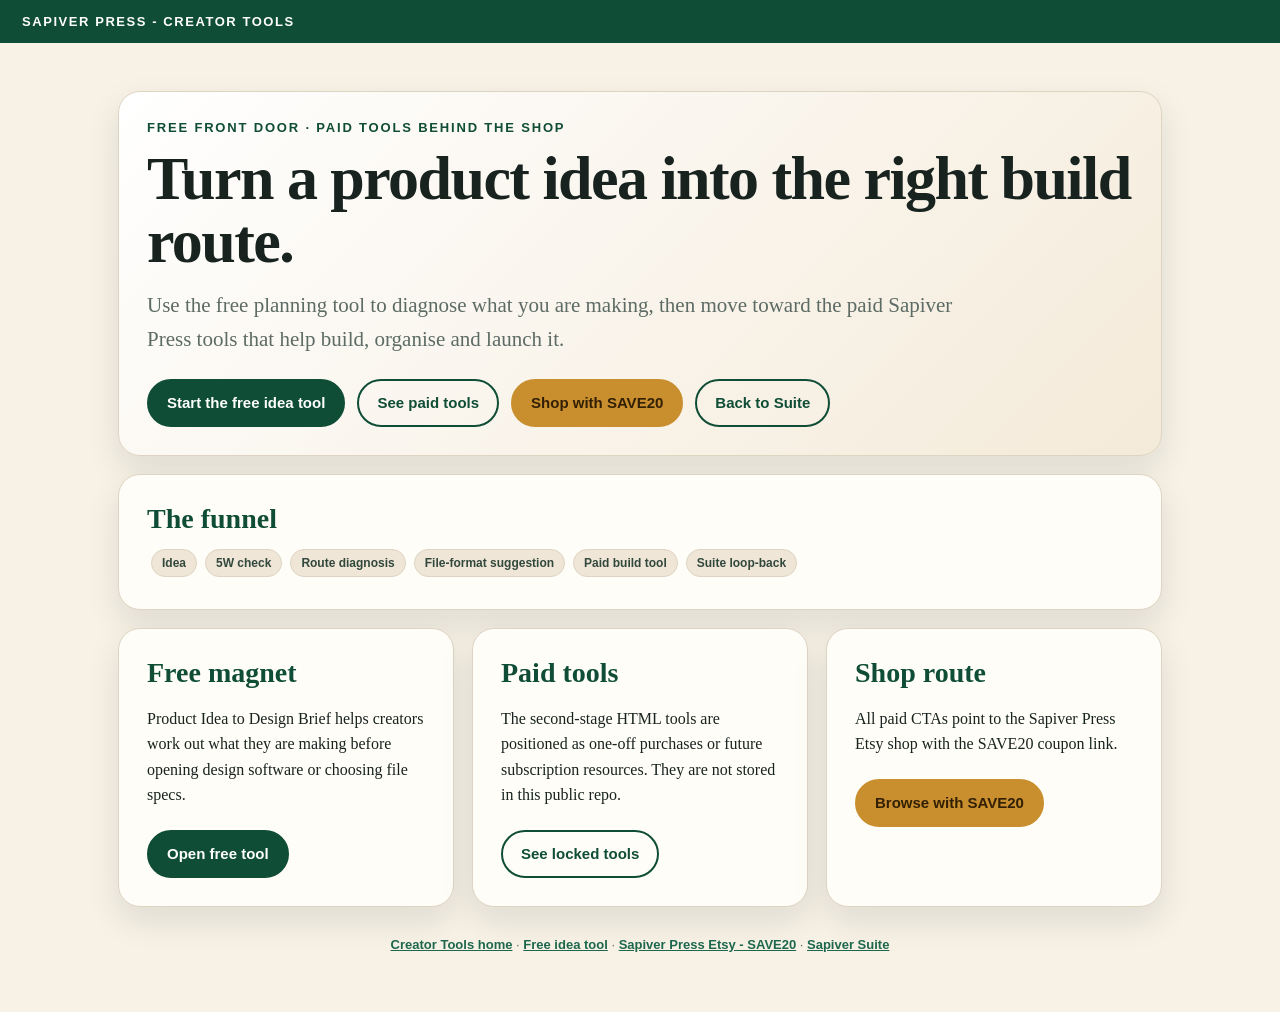
==== index.html @ 6a6f1bdf "Add public creator tools landing page" ====
<!doctype html>
<html lang="en-GB">
<head>
<meta charset="utf-8">
<meta name="viewport" content="width=device-width, initial-scale=1">
<title>Sapiver Press Creator Tools</title>
<meta name="description" content="Free Sapiver Press planning tool and paid creative product resources.">
<meta name="robots" content="index,follow">
<style>
:root{--ink:#18231f;--muted:#5d6b65;--paper:#f7f1e6;--panel:#fffdf8;--soft:#efe6d7;--green:#0f4d36;--green2:#1d684d;--gold:#c98f2f;--line:#ded4c2;--shadow:0 14px 34px rgba(24,35,31,.10)}
*{box-sizing:border-box}body{margin:0;font-family:Georgia,'Times New Roman',serif;color:var(--ink);background:var(--paper);line-height:1.6}a{color:var(--green2);font-weight:700}.topbar{background:var(--green);color:#fff;font:700 13px Arial,sans-serif;letter-spacing:.12em;text-transform:uppercase;padding:14px 22px}.wrap{max-width:1080px;margin:0 auto;padding:30px 18px 60px}header,.card,section{background:var(--panel);border:1px solid var(--line);border-radius:22px;padding:28px;box-shadow:var(--shadow);margin-top:18px}header{background:linear-gradient(135deg,#fff 0%,#f4ead9 100%)}.eyebrow{color:var(--green);font:700 13px Arial,sans-serif;letter-spacing:.14em;text-transform:uppercase;margin-bottom:12px}h1{font-size:clamp(34px,6vw,62px);line-height:1.02;margin:0 0 16px;letter-spacing:-.025em}h2{font-size:28px;line-height:1.16;margin:0 0 10px;color:var(--green)}.subtitle{font-size:21px;color:var(--muted);max-width:850px;margin:0 0 18px}.buttons{display:flex;flex-wrap:wrap;gap:12px;margin-top:22px}.btn{display:inline-flex;align-items:center;justify-content:center;font:700 15px Arial,sans-serif;text-decoration:none;border-radius:999px;padding:13px 18px;border:2px solid var(--green);line-height:1.2}.primary{background:var(--green);color:#fff}.secondary{background:transparent;color:var(--green)}.gold{background:var(--gold);border-color:var(--gold);color:#332004}.grid{display:grid;grid-template-columns:repeat(3,minmax(0,1fr));gap:18px}.mini{font:13px Arial,sans-serif;color:var(--muted)}.tag{display:inline-block;background:var(--soft);border:1px solid var(--line);border-radius:999px;padding:6px 10px;margin:4px;font:700 12px Arial,sans-serif;color:#33483d}footer{text-align:center;color:var(--muted);font:13px Arial,sans-serif;margin-top:30px}@media(max-width:850px){.grid{grid-template-columns:1fr}}
</style>
</head>
<body><div class="topbar">Sapiver Press - Creator Tools</div><main class="wrap">
<header>
  <div class="eyebrow">Free front door · paid tools behind the shop</div>
  <h1>Turn a product idea into the right build route.</h1>
  <p class="subtitle">Use the free planning tool to diagnose what you are making, then move toward the paid Sapiver Press tools that help build, organise and launch it.</p>
  <div class="buttons"><a class="btn primary" href="/product-idea-to-design-brief/">Start the free idea tool</a><a class="btn secondary" href="/paid-tools/">See paid tools</a><a class="btn gold" href="https://sapiverpress.etsy.com?coupon=SAVE20">Shop with SAVE20</a><a class="btn secondary" href="https://suite.sapiverpress.co.uk">Back to Suite</a></div>
</header>
<section><h2>The funnel</h2><span class="tag">Idea</span><span class="tag">5W check</span><span class="tag">Route diagnosis</span><span class="tag">File-format suggestion</span><span class="tag">Paid build tool</span><span class="tag">Suite loop-back</span></section>
<div class="grid">
  <article class="card"><h2>Free magnet</h2><p>Product Idea to Design Brief helps creators work out what they are making before opening design software or choosing file specs.</p><div class="buttons"><a class="btn primary" href="/product-idea-to-design-brief/">Open free tool</a></div></article>
  <article class="card"><h2>Paid tools</h2><p>The second-stage HTML tools are positioned as one-off purchases or future subscription resources. They are not stored in this public repo.</p><div class="buttons"><a class="btn secondary" href="/paid-tools/">See locked tools</a></div></article>
  <article class="card"><h2>Shop route</h2><p>All paid CTAs point to the Sapiver Press Etsy shop with the SAVE20 coupon link.</p><div class="buttons"><a class="btn gold" href="https://sapiverpress.etsy.com?coupon=SAVE20">Browse with SAVE20</a></div></article>
</div>
<footer><a href="/">Creator Tools home</a> · <a href="/product-idea-to-design-brief/">Free idea tool</a> · <a href="https://sapiverpress.etsy.com?coupon=SAVE20">Sapiver Press Etsy - SAVE20</a> · <a href="https://suite.sapiverpress.co.uk">Sapiver Suite</a></footer></main></body></html>
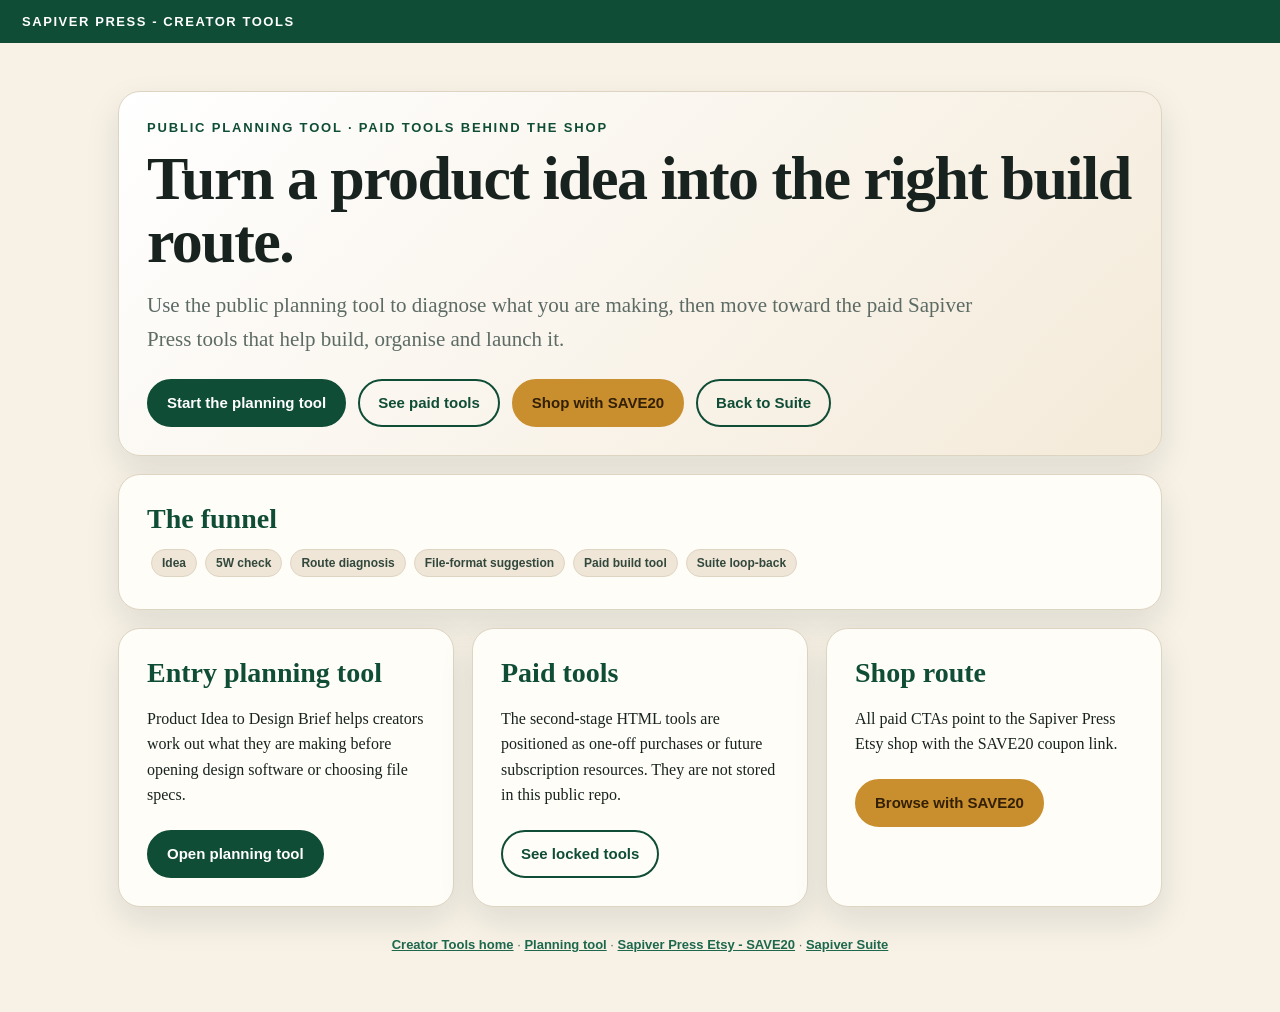
==== commit 668ea6c3: "Rename public tool wording" ====
--- a/index.html
+++ b/index.html
@@ -4,7 +4,7 @@
 <meta charset="utf-8">
 <meta name="viewport" content="width=device-width, initial-scale=1">
 <title>Sapiver Press Creator Tools</title>
-<meta name="description" content="Free Sapiver Press planning tool and paid creative product resources.">
+<meta name="description" content="Sapiver Press planning tool and paid creative product resources.">
 <meta name="robots" content="index,follow">
 <style>
 :root{--ink:#18231f;--muted:#5d6b65;--paper:#f7f1e6;--panel:#fffdf8;--soft:#efe6d7;--green:#0f4d36;--green2:#1d684d;--gold:#c98f2f;--line:#ded4c2;--shadow:0 14px 34px rgba(24,35,31,.10)}
@@ -13,15 +13,15 @@
 </head>
 <body><div class="topbar">Sapiver Press - Creator Tools</div><main class="wrap">
 <header>
-  <div class="eyebrow">Free front door · paid tools behind the shop</div>
+  <div class="eyebrow">Public planning tool · paid tools behind the shop</div>
   <h1>Turn a product idea into the right build route.</h1>
-  <p class="subtitle">Use the free planning tool to diagnose what you are making, then move toward the paid Sapiver Press tools that help build, organise and launch it.</p>
-  <div class="buttons"><a class="btn primary" href="/product-idea-to-design-brief/">Start the free idea tool</a><a class="btn secondary" href="/paid-tools/">See paid tools</a><a class="btn gold" href="https://sapiverpress.etsy.com?coupon=SAVE20">Shop with SAVE20</a><a class="btn secondary" href="https://suite.sapiverpress.co.uk">Back to Suite</a></div>
+  <p class="subtitle">Use the public planning tool to diagnose what you are making, then move toward the paid Sapiver Press tools that help build, organise and launch it.</p>
+  <div class="buttons"><a class="btn primary" href="/product-idea-to-design-brief/">Start the planning tool</a><a class="btn secondary" href="/paid-tools/">See paid tools</a><a class="btn gold" href="https://sapiverpress.etsy.com?coupon=SAVE20">Shop with SAVE20</a><a class="btn secondary" href="https://suite.sapiverpress.co.uk">Back to Suite</a></div>
 </header>
 <section><h2>The funnel</h2><span class="tag">Idea</span><span class="tag">5W check</span><span class="tag">Route diagnosis</span><span class="tag">File-format suggestion</span><span class="tag">Paid build tool</span><span class="tag">Suite loop-back</span></section>
 <div class="grid">
-  <article class="card"><h2>Free magnet</h2><p>Product Idea to Design Brief helps creators work out what they are making before opening design software or choosing file specs.</p><div class="buttons"><a class="btn primary" href="/product-idea-to-design-brief/">Open free tool</a></div></article>
+  <article class="card"><h2>Entry planning tool</h2><p>Product Idea to Design Brief helps creators work out what they are making before opening design software or choosing file specs.</p><div class="buttons"><a class="btn primary" href="/product-idea-to-design-brief/">Open planning tool</a></div></article>
   <article class="card"><h2>Paid tools</h2><p>The second-stage HTML tools are positioned as one-off purchases or future subscription resources. They are not stored in this public repo.</p><div class="buttons"><a class="btn secondary" href="/paid-tools/">See locked tools</a></div></article>
   <article class="card"><h2>Shop route</h2><p>All paid CTAs point to the Sapiver Press Etsy shop with the SAVE20 coupon link.</p><div class="buttons"><a class="btn gold" href="https://sapiverpress.etsy.com?coupon=SAVE20">Browse with SAVE20</a></div></article>
 </div>
-<footer><a href="/">Creator Tools home</a> · <a href="/product-idea-to-design-brief/">Free idea tool</a> · <a href="https://sapiverpress.etsy.com?coupon=SAVE20">Sapiver Press Etsy - SAVE20</a> · <a href="https://suite.sapiverpress.co.uk">Sapiver Suite</a></footer></main></body></html>
+<footer><a href="/">Creator Tools home</a> · <a href="/product-idea-to-design-brief/">Planning tool</a> · <a href="https://sapiverpress.etsy.com?coupon=SAVE20">Sapiver Press Etsy - SAVE20</a> · <a href="https://suite.sapiverpress.co.uk">Sapiver Suite</a></footer></main></body></html>
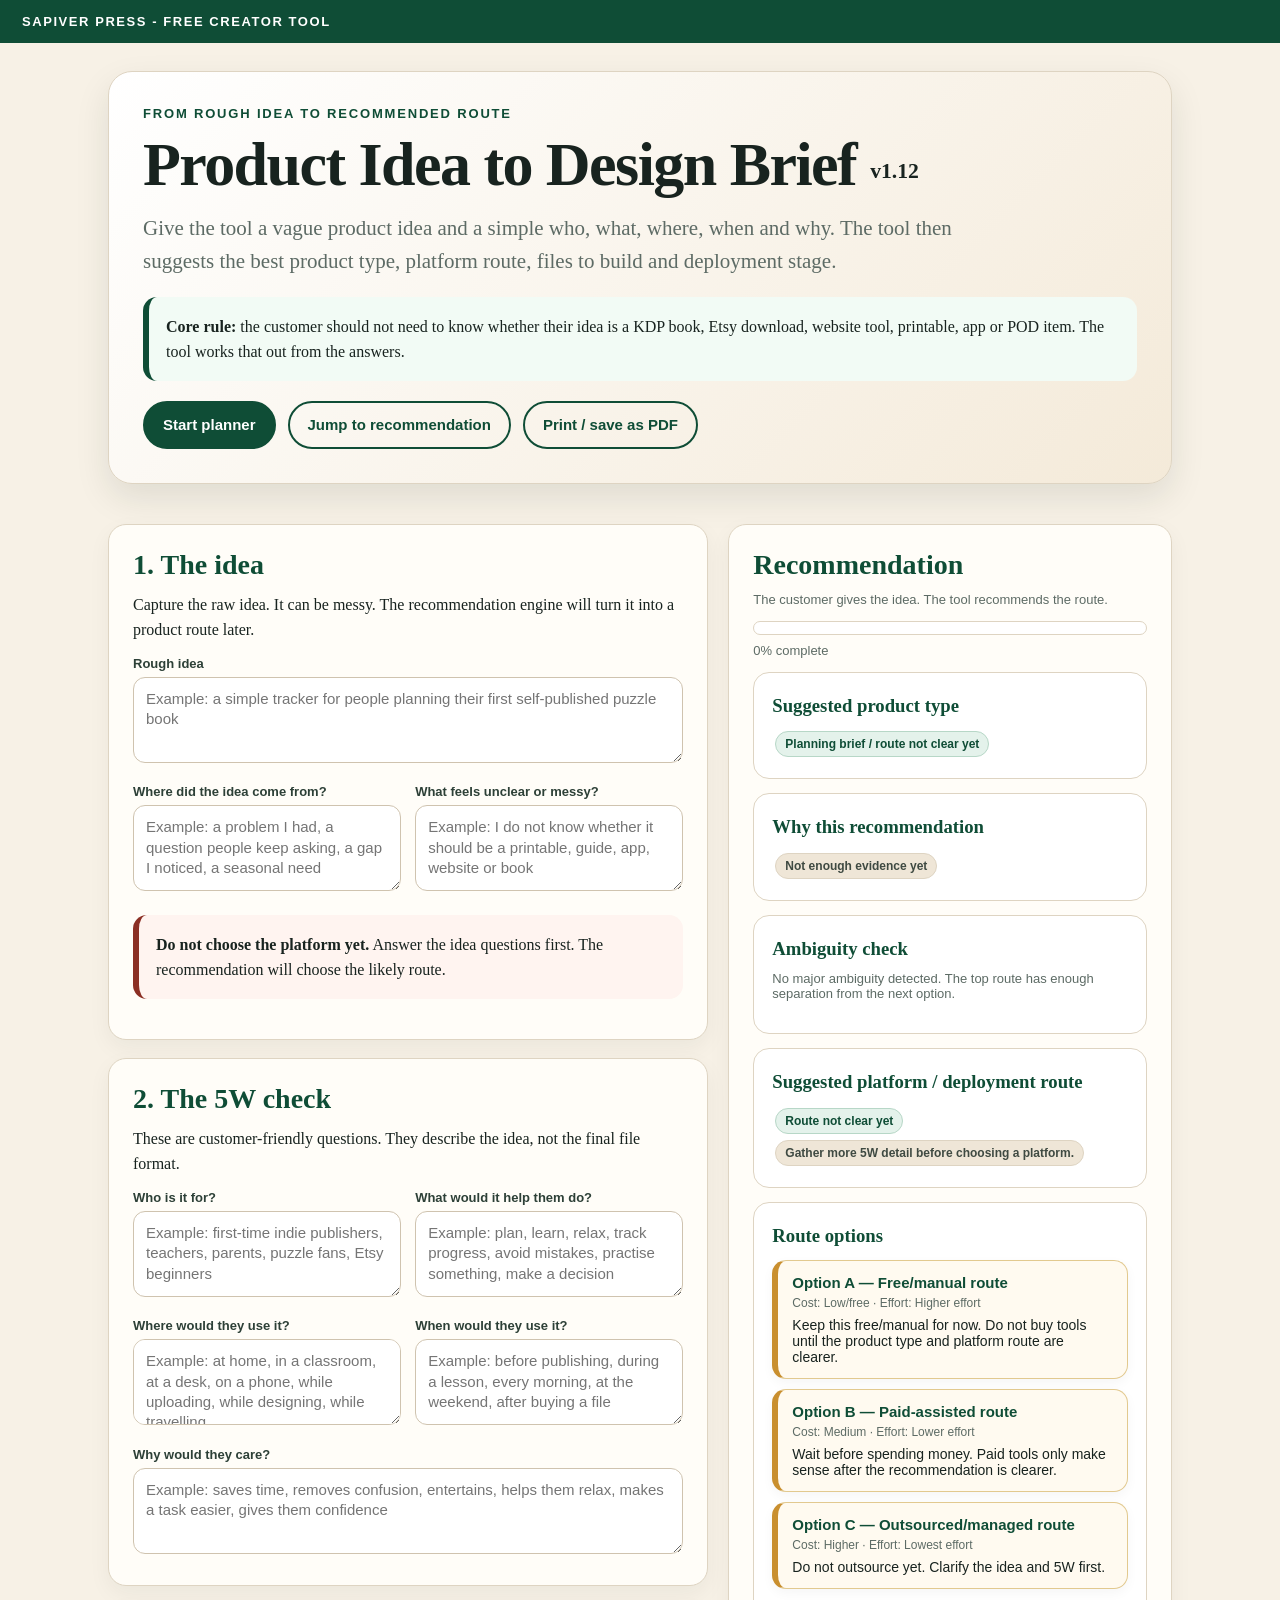
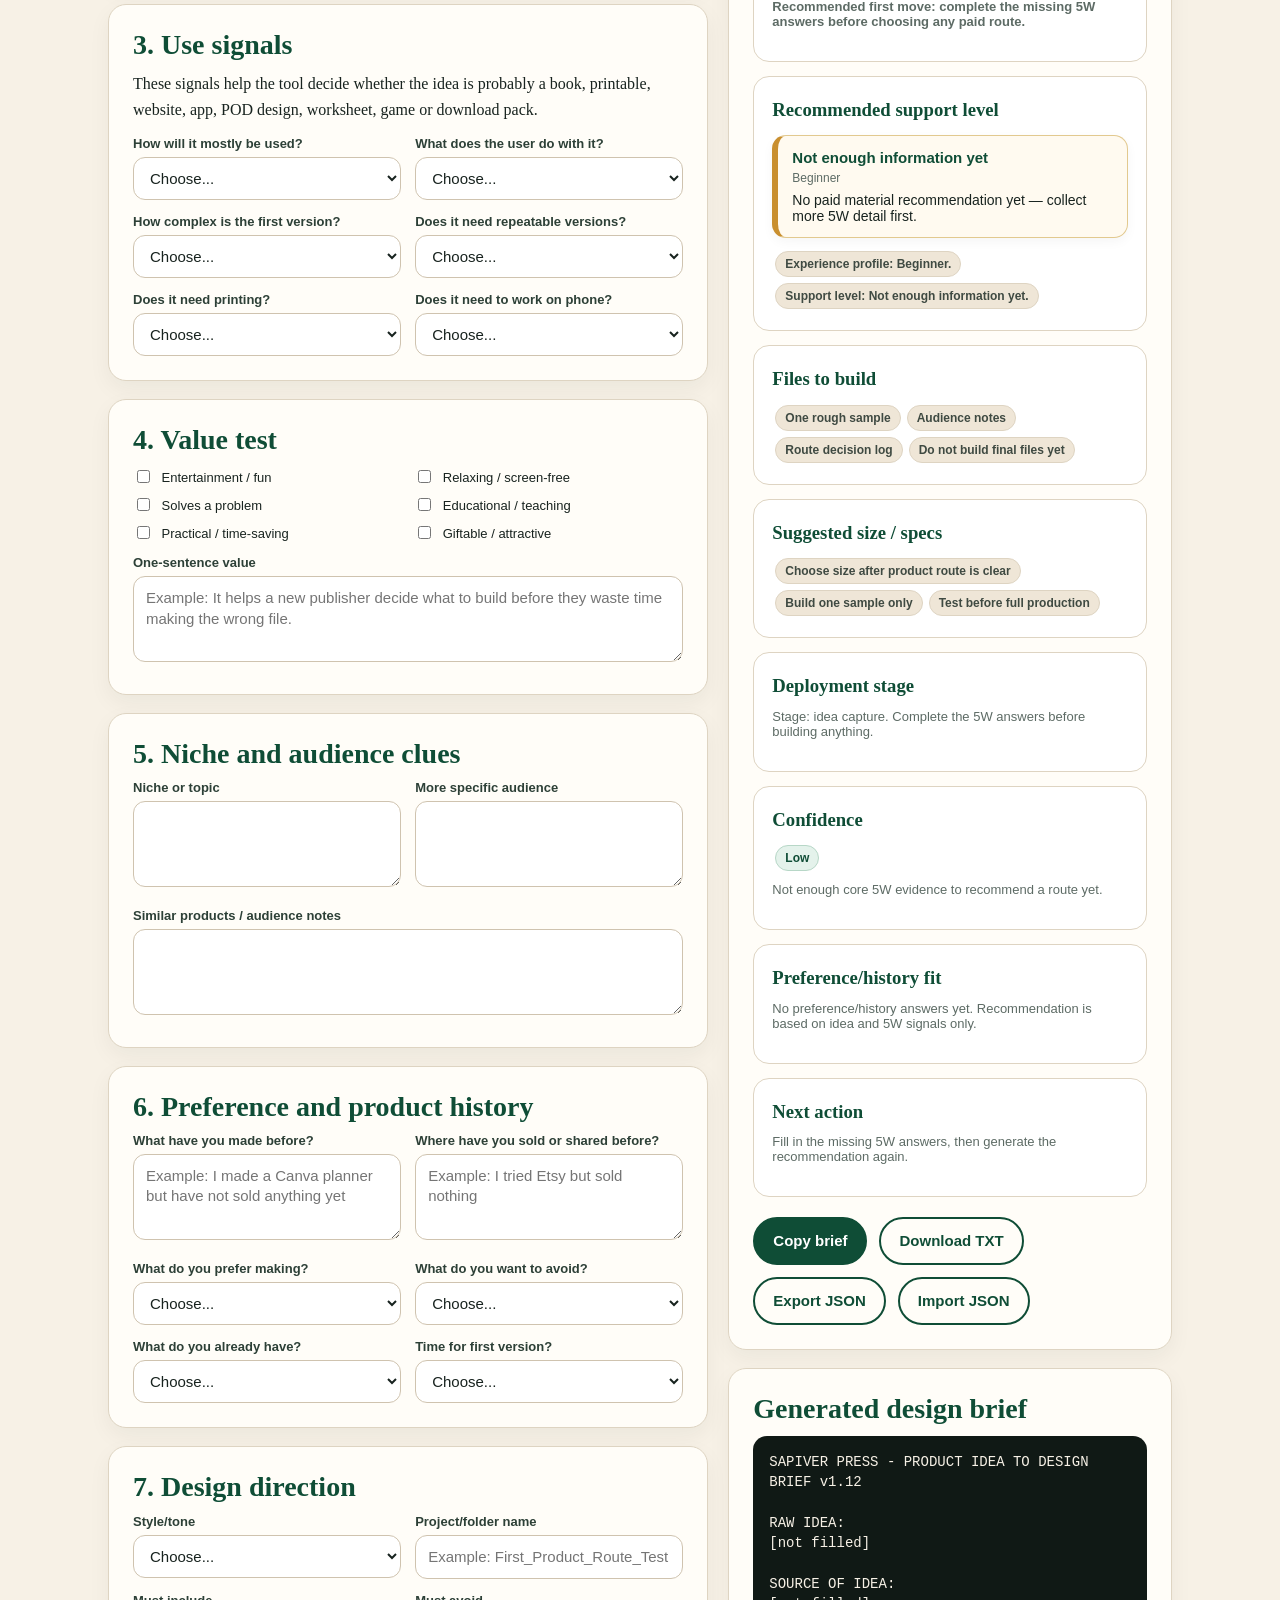
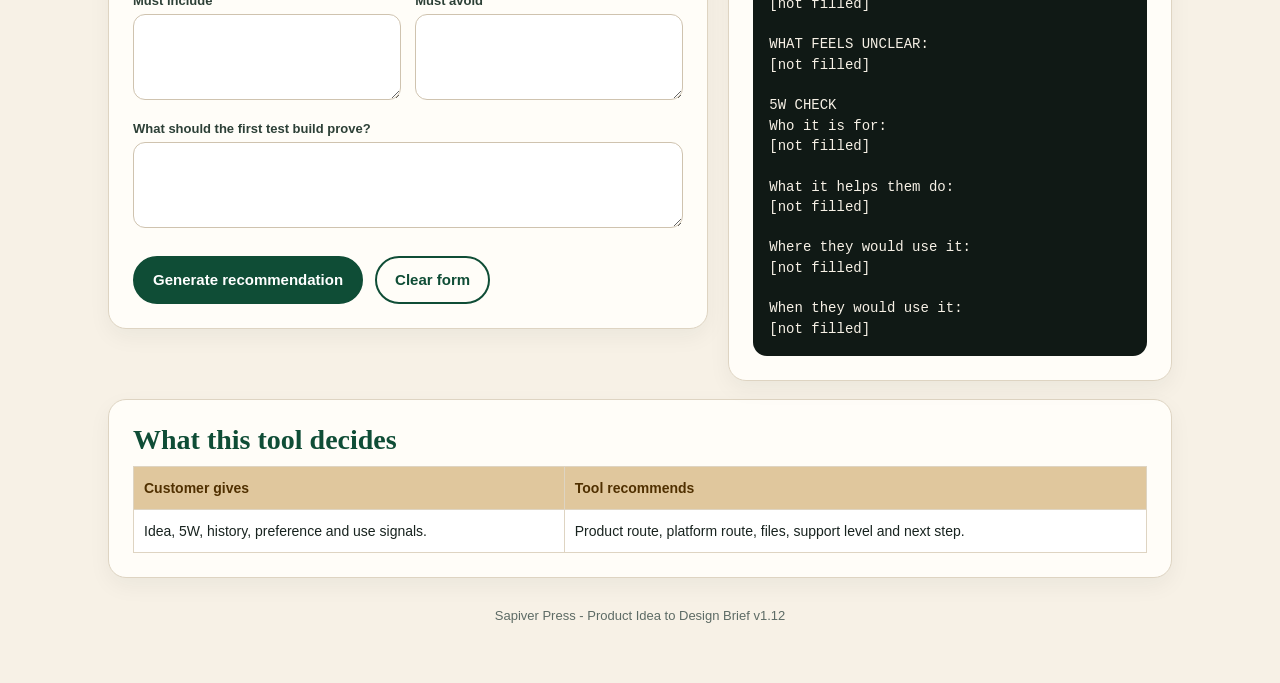
==== commit 367200c4: "Make v1.12 product idea tool the homepage" ====
--- a/index.html
+++ b/index.html
@@ -1,27 +1,146 @@
 <!doctype html>
 <html lang="en-GB">
 <head>
-<meta charset="utf-8">
-<meta name="viewport" content="width=device-width, initial-scale=1">
-<title>Sapiver Press Creator Tools</title>
-<meta name="description" content="Sapiver Press planning tool and paid creative product resources.">
-<meta name="robots" content="index,follow">
-<style>
-:root{--ink:#18231f;--muted:#5d6b65;--paper:#f7f1e6;--panel:#fffdf8;--soft:#efe6d7;--green:#0f4d36;--green2:#1d684d;--gold:#c98f2f;--line:#ded4c2;--shadow:0 14px 34px rgba(24,35,31,.10)}
-*{box-sizing:border-box}body{margin:0;font-family:Georgia,'Times New Roman',serif;color:var(--ink);background:var(--paper);line-height:1.6}a{color:var(--green2);font-weight:700}.topbar{background:var(--green);color:#fff;font:700 13px Arial,sans-serif;letter-spacing:.12em;text-transform:uppercase;padding:14px 22px}.wrap{max-width:1080px;margin:0 auto;padding:30px 18px 60px}header,.card,section{background:var(--panel);border:1px solid var(--line);border-radius:22px;padding:28px;box-shadow:var(--shadow);margin-top:18px}header{background:linear-gradient(135deg,#fff 0%,#f4ead9 100%)}.eyebrow{color:var(--green);font:700 13px Arial,sans-serif;letter-spacing:.14em;text-transform:uppercase;margin-bottom:12px}h1{font-size:clamp(34px,6vw,62px);line-height:1.02;margin:0 0 16px;letter-spacing:-.025em}h2{font-size:28px;line-height:1.16;margin:0 0 10px;color:var(--green)}.subtitle{font-size:21px;color:var(--muted);max-width:850px;margin:0 0 18px}.buttons{display:flex;flex-wrap:wrap;gap:12px;margin-top:22px}.btn{display:inline-flex;align-items:center;justify-content:center;font:700 15px Arial,sans-serif;text-decoration:none;border-radius:999px;padding:13px 18px;border:2px solid var(--green);line-height:1.2}.primary{background:var(--green);color:#fff}.secondary{background:transparent;color:var(--green)}.gold{background:var(--gold);border-color:var(--gold);color:#332004}.grid{display:grid;grid-template-columns:repeat(3,minmax(0,1fr));gap:18px}.mini{font:13px Arial,sans-serif;color:var(--muted)}.tag{display:inline-block;background:var(--soft);border:1px solid var(--line);border-radius:999px;padding:6px 10px;margin:4px;font:700 12px Arial,sans-serif;color:#33483d}footer{text-align:center;color:var(--muted);font:13px Arial,sans-serif;margin-top:30px}@media(max-width:850px){.grid{grid-template-columns:1fr}}
-</style>
+  <meta charset="utf-8">
+  <meta name="viewport" content="width=device-width, initial-scale=1">
+  <title>Product Idea to Design Brief v1.12 | Sapiver Press</title>
+  <meta name="description" content="A Sapiver Press idea planner that asks for a rough idea, 5W context, preferences and product history, then suggests the best product type, platform route, files to build and deployment stage.">
+  <meta name="robots" content="index,follow">
+  <link rel="stylesheet" href="product-idea-to-design-brief/app.css">
 </head>
-<body><div class="topbar">Sapiver Press - Creator Tools</div><main class="wrap">
-<header>
-  <div class="eyebrow">Public planning tool · paid tools behind the shop</div>
-  <h1>Turn a product idea into the right build route.</h1>
-  <p class="subtitle">Use the public planning tool to diagnose what you are making, then move toward the paid Sapiver Press tools that help build, organise and launch it.</p>
-  <div class="buttons"><a class="btn primary" href="/product-idea-to-design-brief/">Start the planning tool</a><a class="btn secondary" href="/paid-tools/">See paid tools</a><a class="btn gold" href="https://sapiverpress.etsy.com?coupon=SAVE20">Shop with SAVE20</a><a class="btn secondary" href="https://suite.sapiverpress.co.uk">Back to Suite</a></div>
-</header>
-<section><h2>The funnel</h2><span class="tag">Idea</span><span class="tag">5W check</span><span class="tag">Route diagnosis</span><span class="tag">File-format suggestion</span><span class="tag">Paid build tool</span><span class="tag">Suite loop-back</span></section>
-<div class="grid">
-  <article class="card"><h2>Entry planning tool</h2><p>Product Idea to Design Brief helps creators work out what they are making before opening design software or choosing file specs.</p><div class="buttons"><a class="btn primary" href="/product-idea-to-design-brief/">Open planning tool</a></div></article>
-  <article class="card"><h2>Paid tools</h2><p>The second-stage HTML tools are positioned as one-off purchases or future subscription resources. They are not stored in this public repo.</p><div class="buttons"><a class="btn secondary" href="/paid-tools/">See locked tools</a></div></article>
-  <article class="card"><h2>Shop route</h2><p>All paid CTAs point to the Sapiver Press Etsy shop with the SAVE20 coupon link.</p><div class="buttons"><a class="btn gold" href="https://sapiverpress.etsy.com?coupon=SAVE20">Browse with SAVE20</a></div></article>
-</div>
-<footer><a href="/">Creator Tools home</a> · <a href="/product-idea-to-design-brief/">Planning tool</a> · <a href="https://sapiverpress.etsy.com?coupon=SAVE20">Sapiver Press Etsy - SAVE20</a> · <a href="https://suite.sapiverpress.co.uk">Sapiver Suite</a></footer></main></body></html>
+<body>
+  <div class="topbar">Sapiver Press - Free Creator Tool</div>
+  <main class="wrap">
+    <header class="hero">
+      <div class="eyebrow">From rough idea to recommended route</div>
+      <h1>Product Idea to Design Brief <span style="font-size:.35em;letter-spacing:0;vertical-align:middle">v1.12</span></h1>
+      <p class="subtitle">Give the tool a vague product idea and a simple who, what, where, when and why. The tool then suggests the best product type, platform route, files to build and deployment stage.</p>
+      <div class="callout success"><strong>Core rule:</strong> the customer should not need to know whether their idea is a KDP book, Etsy download, website tool, printable, app or POD item. The tool works that out from the answers.</div>
+      <div class="buttons">
+        <a class="btn primary" href="#planner">Start planner</a>
+        <a class="btn secondary" href="#result">Jump to recommendation</a>
+        <button class="btn secondary" type="button" onclick="window.print()">Print / save as PDF</button>
+      </div>
+    </header>
+
+    <div class="grid">
+      <div id="planner">
+        <section id="idea">
+          <h2>1. The idea</h2>
+          <p>Capture the raw idea. It can be messy. The recommendation engine will turn it into a product route later.</p>
+          <div class="formgrid">
+            <div style="grid-column:1/-1"><label for="ideaText">Rough idea</label><textarea id="ideaText" placeholder="Example: a simple tracker for people planning their first self-published puzzle book"></textarea></div>
+            <div><label for="ideaSource">Where did the idea come from?</label><textarea id="ideaSource" placeholder="Example: a problem I had, a question people keep asking, a gap I noticed, a seasonal need"></textarea></div>
+            <div><label for="currentMess">What feels unclear or messy?</label><textarea id="currentMess" placeholder="Example: I do not know whether it should be a printable, guide, app, website or book"></textarea></div>
+          </div>
+          <div class="callout danger"><strong>Do not choose the platform yet.</strong> Answer the idea questions first. The recommendation will choose the likely route.</div>
+        </section>
+
+        <section id="fivew">
+          <h2>2. The 5W check</h2>
+          <p>These are customer-friendly questions. They describe the idea, not the final file format.</p>
+          <div class="formgrid">
+            <div><label for="who">Who is it for?</label><textarea id="who" placeholder="Example: first-time indie publishers, teachers, parents, puzzle fans, Etsy beginners"></textarea></div>
+            <div><label for="whatHelp">What would it help them do?</label><textarea id="whatHelp" placeholder="Example: plan, learn, relax, track progress, avoid mistakes, practise something, make a decision"></textarea></div>
+            <div><label for="whereUsed">Where would they use it?</label><textarea id="whereUsed" placeholder="Example: at home, in a classroom, at a desk, on a phone, while uploading, while designing, while travelling"></textarea></div>
+            <div><label for="whenUse">When would they use it?</label><textarea id="whenUse" placeholder="Example: before publishing, during a lesson, every morning, at the weekend, after buying a file"></textarea></div>
+            <div style="grid-column:1/-1"><label for="whyCare">Why would they care?</label><textarea id="whyCare" placeholder="Example: saves time, removes confusion, entertains, helps them relax, makes a task easier, gives them confidence"></textarea></div>
+          </div>
+        </section>
+
+        <section id="useSignals">
+          <h2>3. Use signals</h2>
+          <p>These signals help the tool decide whether the idea is probably a book, printable, website, app, POD design, worksheet, game or download pack.</p>
+          <div class="formgrid">
+            <div><label for="useMode">How will it mostly be used?</label><select id="useMode"><option value="">Choose...</option><option>Printed on paper</option><option>Read as a guide</option><option>Filled in or written on</option><option>Used on a phone or screen</option><option>Played as a game</option><option>Displayed as artwork</option><option>Used as a repeatable workflow</option><option>Not sure yet</option></select></div>
+            <div><label for="buyerAction">What does the user do with it?</label><select id="buyerAction"><option value="">Choose...</option><option>Print it</option><option>Read it</option><option>Write in it</option><option>Upload it somewhere</option><option>Play it</option><option>Display it</option><option>Use it interactively</option><option>Download and keep files</option><option>Not sure yet</option></select></div>
+            <div><label for="complexity">How complex is the first version?</label><select id="complexity"><option value="">Choose...</option><option>One page / very small</option><option>Several pages</option><option>Full guide or workbook</option><option>Many files or bundle</option><option>Interactive tool</option><option>Artwork/design set</option><option>Not sure yet</option></select></div>
+            <div><label for="repeatNeed">Does it need repeatable versions?</label><select id="repeatNeed"><option value="">Choose...</option><option>No, one finished item is enough</option><option>Maybe later</option><option>Yes, it needs variants or volumes</option><option>Yes, it needs automation/generation</option><option>Not sure yet</option></select></div>
+            <div><label for="printNeed">Does it need printing?</label><select id="printNeed"><option value="">Choose...</option><option>No</option><option>Home printing</option><option>Professional print / book print</option><option>POD / merchandise print</option><option>Not sure yet</option></select></div>
+            <div><label for="phoneNeed">Does it need to work on phone?</label><select id="phoneNeed"><option value="">Choose...</option><option>No</option><option>Helpful but not essential</option><option>Yes, phone-first</option><option>Not sure yet</option></select></div>
+          </div>
+        </section>
+
+        <section id="value">
+          <h2>4. Value test</h2>
+          <div class="checks">
+            <label><input type="checkbox" id="valEntertainment"> Entertainment / fun</label>
+            <label><input type="checkbox" id="valRelaxing"> Relaxing / screen-free</label>
+            <label><input type="checkbox" id="valProblem"> Solves a problem</label>
+            <label><input type="checkbox" id="valEducation"> Educational / teaching</label>
+            <label><input type="checkbox" id="valPractical"> Practical / time-saving</label>
+            <label><input type="checkbox" id="valGift"> Giftable / attractive</label>
+          </div>
+          <div style="margin-top:14px"><label for="valueSentence">One-sentence value</label><textarea id="valueSentence" placeholder="Example: It helps a new publisher decide what to build before they waste time making the wrong file."></textarea></div>
+        </section>
+
+        <section id="niche">
+          <h2>5. Niche and audience clues</h2>
+          <div class="formgrid">
+            <div><label for="nicheText">Niche or topic</label><textarea id="nicheText"></textarea></div>
+            <div><label for="audienceText">More specific audience</label><textarea id="audienceText"></textarea></div>
+            <div style="grid-column:1/-1"><label for="researchNotes">Similar products / audience notes</label><textarea id="researchNotes"></textarea></div>
+          </div>
+        </section>
+
+        <section id="history">
+          <h2>6. Preference and product history</h2>
+          <div class="formgrid">
+            <div><label for="pastProducts">What have you made before?</label><textarea id="pastProducts" placeholder="Example: I made a Canva planner but have not sold anything yet"></textarea></div>
+            <div><label for="pastPlatforms">Where have you sold or shared before?</label><textarea id="pastPlatforms" placeholder="Example: I tried Etsy but sold nothing"></textarea></div>
+            <div><label for="preferredMaking">What do you prefer making?</label><select id="preferredMaking"><option value="">Choose...</option><option>Writing guides or instructions</option><option>Printable PDFs</option><option>Books or workbooks</option><option>Worksheets / teaching resources</option><option>Artwork or visual products</option><option>Interactive tools / web apps</option><option>Games or cards</option><option>Simple one-page resources</option><option>Not sure yet</option></select></div>
+            <div><label for="avoidMaking">What do you want to avoid?</label><select id="avoidMaking"><option value="">Choose...</option><option>Too much writing</option><option>Complex design work</option><option>Technical website/app setup</option><option>Print formatting</option><option>Customer file support</option><option>Physical fulfilment</option><option>Large projects</option><option>Not sure yet</option></select></div>
+            <div><label for="existingFiles">What do you already have?</label><select id="existingFiles"><option value="">Choose...</option><option>Only the idea</option><option>Notes or outline</option><option>Text/content drafted</option><option>Images/artwork ready</option><option>Puzzle/data/content files ready</option><option>A rough Canva/design file</option><option>A working HTML/app file</option><option>Not sure yet</option></select></div>
+            <div><label for="timeBudget">Time for first version?</label><select id="timeBudget"><option value="">Choose...</option><option>Under 1 hour</option><option>A few hours</option><option>A weekend</option><option>A few weeks</option><option>Ongoing project</option><option>Not sure yet</option></select></div>
+          </div>
+        </section>
+
+        <section id="design">
+          <h2>7. Design direction</h2>
+          <div class="formgrid">
+            <div><label for="styleTone">Style/tone</label><select id="styleTone"><option value="">Choose...</option><option>Clean and practical</option><option>Premium and editorial</option><option>Playful and colourful</option><option>Calm and relaxing</option><option>Educational and structured</option><option>Bold social-first</option></select></div>
+            <div><label for="projectName">Project/folder name</label><input id="projectName" placeholder="Example: First_Product_Route_Test"></div>
+            <div><label for="mustInclude">Must include</label><textarea id="mustInclude"></textarea></div>
+            <div><label for="mustAvoid">Must avoid</label><textarea id="mustAvoid"></textarea></div>
+            <div style="grid-column:1/-1"><label for="firstBuild">What should the first test build prove?</label><textarea id="firstBuild"></textarea></div>
+          </div>
+          <div class="buttons">
+            <button class="btn primary" type="button" onclick="generateRecommendation(true)">Generate recommendation</button>
+            <button class="btn secondary" type="button" onclick="clearAll()">Clear form</button>
+          </div>
+        </section>
+      </div>
+
+      <aside class="sticky" id="result">
+        <div class="card">
+          <h2>Recommendation</h2>
+          <p class="mini">The customer gives the idea. The tool recommends the route.</p>
+          <div class="progressbox"><div class="progressbar" id="progressbar"></div></div>
+          <div class="mini" id="progressText">0% complete</div>
+          <div class="result"><h3>Suggested product type</h3><div id="productOut"><span class="tag">Waiting for idea</span></div></div>
+          <div class="result"><h3>Why this recommendation</h3><div id="whyOut" class="mini">Waiting for answers.</div></div>
+          <div class="result"><h3>Ambiguity check</h3><p id="ambiguityOut" class="mini">Waiting for answers.</p></div>
+          <div class="result"><h3>Suggested platform / deployment route</h3><div id="platformOut"><span class="tag">Waiting for answers</span></div></div>
+          <div class="result"><h3>Route options</h3><div id="tiersOut"><span class="tag">Waiting</span></div></div>
+          <div class="result"><h3>Recommended support level</h3><div id="supportOut"><span class="tag">Waiting</span></div></div>
+          <div class="result"><h3>Files to build</h3><div id="filesOut"><span class="tag">Waiting</span></div></div>
+          <div class="result"><h3>Suggested size / specs</h3><div id="specsOut"><span class="tag">Waiting</span></div></div>
+          <div class="result"><h3>Deployment stage</h3><p id="stageOut" class="mini">Waiting.</p></div>
+          <div class="result"><h3>Confidence</h3><div id="confidenceOut"><span class="tag">Waiting</span></div></div>
+          <div class="result"><h3>Preference/history fit</h3><p id="preferenceOut" class="mini">Waiting.</p></div>
+          <div class="result"><h3>Next action</h3><p id="nextOut" class="mini">Waiting.</p></div>
+          <div class="buttons"><button class="btn primary" onclick="copyBrief()">Copy brief</button><button class="btn secondary" onclick="downloadText()">Download TXT</button><button class="btn secondary" onclick="downloadJSON()">Export JSON</button><button class="btn secondary" onclick="document.getElementById('importFile').click()">Import JSON</button><input id="importFile" type="file" accept="application/json,.json" style="display:none" onchange="importJSON(event)"></div>
+        </div>
+        <div class="card"><h2>Generated design brief</h2><div class="output" id="briefOut">Complete the planner to generate a recommendation.</div></div>
+      </aside>
+    </div>
+
+    <section><h2>What this tool decides</h2><table><tr><th>Customer gives</th><th>Tool recommends</th></tr><tr><td>Idea, 5W, history, preference and use signals.</td><td>Product route, platform route, files, support level and next step.</td></tr></table></section>
+    <footer>Sapiver Press - Product Idea to Design Brief v1.12</footer>
+  </main>
+  <script src="product-idea-to-design-brief/app-utils.js"></script>
+  <script src="product-idea-to-design-brief/app-routes.js"></script>
+  <script src="product-idea-to-design-brief/app-support.js"></script>
+  <script src="product-idea-to-design-brief/app-main.js"></script>
+</body>
+</html>
--- a/product-idea-to-design-brief/app.css
+++ b/product-idea-to-design-brief/app.css
@@ -0,0 +1,71 @@
+:root{
+      --ink:#18231f;--muted:#5d6b65;--paper:#f7f1e6;--panel:#fffdf8;--soft:#efe6d7;
+      --green:#0f4d36;--green2:#1d684d;--gold:#c98f2f;--line:#ded4c2;--warn:#fff4dd;
+      --bad:#8b2f24;--good:#0f4d36;--blue:#244a73;--shadow:0 14px 34px rgba(24,35,31,.10);
+    }
+    *{box-sizing:border-box}
+    html{scroll-behavior:smooth}
+    body{margin:0;font-family:Georgia,'Times New Roman',serif;color:var(--ink);background:var(--paper);line-height:1.58}
+    a{color:var(--green2);font-weight:700}
+    .topbar{background:var(--green);color:white;font:700 13px Arial,sans-serif;letter-spacing:.12em;text-transform:uppercase;padding:14px 22px}
+    .wrap{max-width:1100px;margin:0 auto;padding:28px 18px 60px}
+    header.hero{background:linear-gradient(135deg,#fff 0%,#f4ead9 100%);border:1px solid var(--line);border-radius:24px;padding:34px;box-shadow:var(--shadow)}
+    .eyebrow{color:var(--green);font:700 13px Arial,sans-serif;letter-spacing:.14em;text-transform:uppercase;margin-bottom:12px}
+    h1{font-size:clamp(34px,6vw,62px);line-height:1.02;margin:0 0 16px;letter-spacing:-.025em}
+    .subtitle{font-size:21px;color:var(--muted);max-width:850px;margin:0 0 18px}
+    .small{font:14px Arial,sans-serif;color:var(--muted)}
+    .buttons{display:flex;flex-wrap:wrap;gap:12px;margin-top:20px}
+    .btn{display:inline-flex;align-items:center;justify-content:center;gap:8px;font:700 15px Arial,sans-serif;text-decoration:none;border-radius:999px;padding:13px 18px;border:2px solid var(--green);cursor:pointer;line-height:1.2;background:white}
+    .btn.primary{background:var(--green);color:white}.btn.secondary{background:transparent;color:var(--green)}.btn.gold{background:var(--gold);border-color:var(--gold);color:#352207}
+    .grid{display:grid;grid-template-columns:1.15fr .85fr;gap:20px;margin-top:22px;align-items:start}
+    section,.card{background:var(--panel);border:1px solid var(--line);border-radius:18px;padding:24px;margin-top:18px;box-shadow:0 8px 22px rgba(24,35,31,.05)}
+    section h2,.card h2{font-size:28px;line-height:1.16;margin:0 0 10px;color:var(--green)}
+    section h3{font-size:21px;margin:22px 0 8px;color:#26372f}
+    p{margin:0 0 14px}.mini{font:13px Arial,sans-serif;color:var(--muted)}
+    .callout{background:var(--warn);border-left:6px solid var(--gold);padding:17px;border-radius:14px;margin:16px 0}
+    .danger{background:#fff4f0;border-left-color:var(--bad)}
+    .success{background:#f2fbf5;border-left-color:var(--good)}
+    .formgrid{display:grid;grid-template-columns:repeat(2,minmax(0,1fr));gap:14px}
+    label{display:block;font:700 13px Arial,sans-serif;color:#2d4037;margin:0 0 6px}
+    textarea,input,select{width:100%;border:1px solid #cfc3af;border-radius:12px;background:#fff;color:var(--ink);padding:11px 12px;font:15px Arial,sans-serif;line-height:1.35}
+    textarea{min-height:86px;resize:vertical}
+    input[type="checkbox"]{width:auto;margin-right:8px;transform:translateY(1px)}
+    .checks{display:grid;grid-template-columns:repeat(2,minmax(0,1fr));gap:9px 12px;margin-top:8px}
+    .checks label{font-weight:500;margin:0;color:var(--ink)}
+    .sticky{position:sticky;top:16px}
+    .result{background:#fff;border:1px solid var(--line);border-radius:16px;padding:18px;margin-top:14px}
+    .result h3{margin:0 0 8px;color:var(--green)}
+    .tag{display:inline-block;background:var(--soft);border:1px solid var(--line);border-radius:999px;padding:5px 9px;margin:3px;font:700 12px Arial,sans-serif;color:#3f4a42}
+    .tag.strong{background:#e4f2eb;border-color:#b7d7c7;color:#0f4d36}
+
+    .tiercard{
+      background:#fffaf0;
+      border:1px solid #e2c98f;
+      border-left:6px solid var(--gold);
+      border-radius:14px;
+      padding:13px 14px;
+      margin:10px 0;
+      font:14px Arial,sans-serif;
+      box-shadow:0 4px 12px rgba(24,35,31,.04);
+    }
+    .tiercard strong{
+      display:block;
+      color:var(--green);
+      font-size:15px;
+      margin-bottom:5px;
+    }
+    .tiercard .tiermeta{
+      display:block;
+      color:var(--muted);
+      font-size:12px;
+      margin-bottom:7px;
+    }
+    .output{white-space:pre-wrap;background:#101915;color:#f7f1e6;border-radius:14px;padding:16px;font:14px/1.45 Consolas,Monaco,monospace;overflow:auto;max-height:520px}
+    .progressbox{background:#fff;border:1px solid var(--line);border-radius:999px;height:14px;overflow:hidden;margin:10px 0 8px}
+    .progressbar{height:100%;width:0;background:linear-gradient(90deg,var(--gold),var(--green2));transition:width .2s ease}
+    table{width:100%;border-collapse:collapse;margin-top:10px;font-family:Arial,sans-serif;font-size:14px;background:white}
+    th,td{border:1px solid var(--line);padding:10px;vertical-align:top}th{background:#e0c79d;color:#503000;text-align:left}
+    footer{text-align:center;color:var(--muted);font:13px Arial,sans-serif;margin-top:30px}
+    .hiddenprint{display:block}
+    @media(max-width:900px){.grid{grid-template-columns:1fr}.sticky{position:static}.formgrid{grid-template-columns:1fr}.checks{grid-template-columns:1fr}}
+    @media print{body{background:white}.topbar,.buttons,.sticky .buttons,.hiddenprint{display:none!important}.wrap{max-width:none;padding:0}header.hero,section,.card{box-shadow:none;border-radius:0;break-inside:avoid}.grid{display:block}.output{background:#fff;color:#111;border:1px solid #999}.result{break-inside:avoid}}
